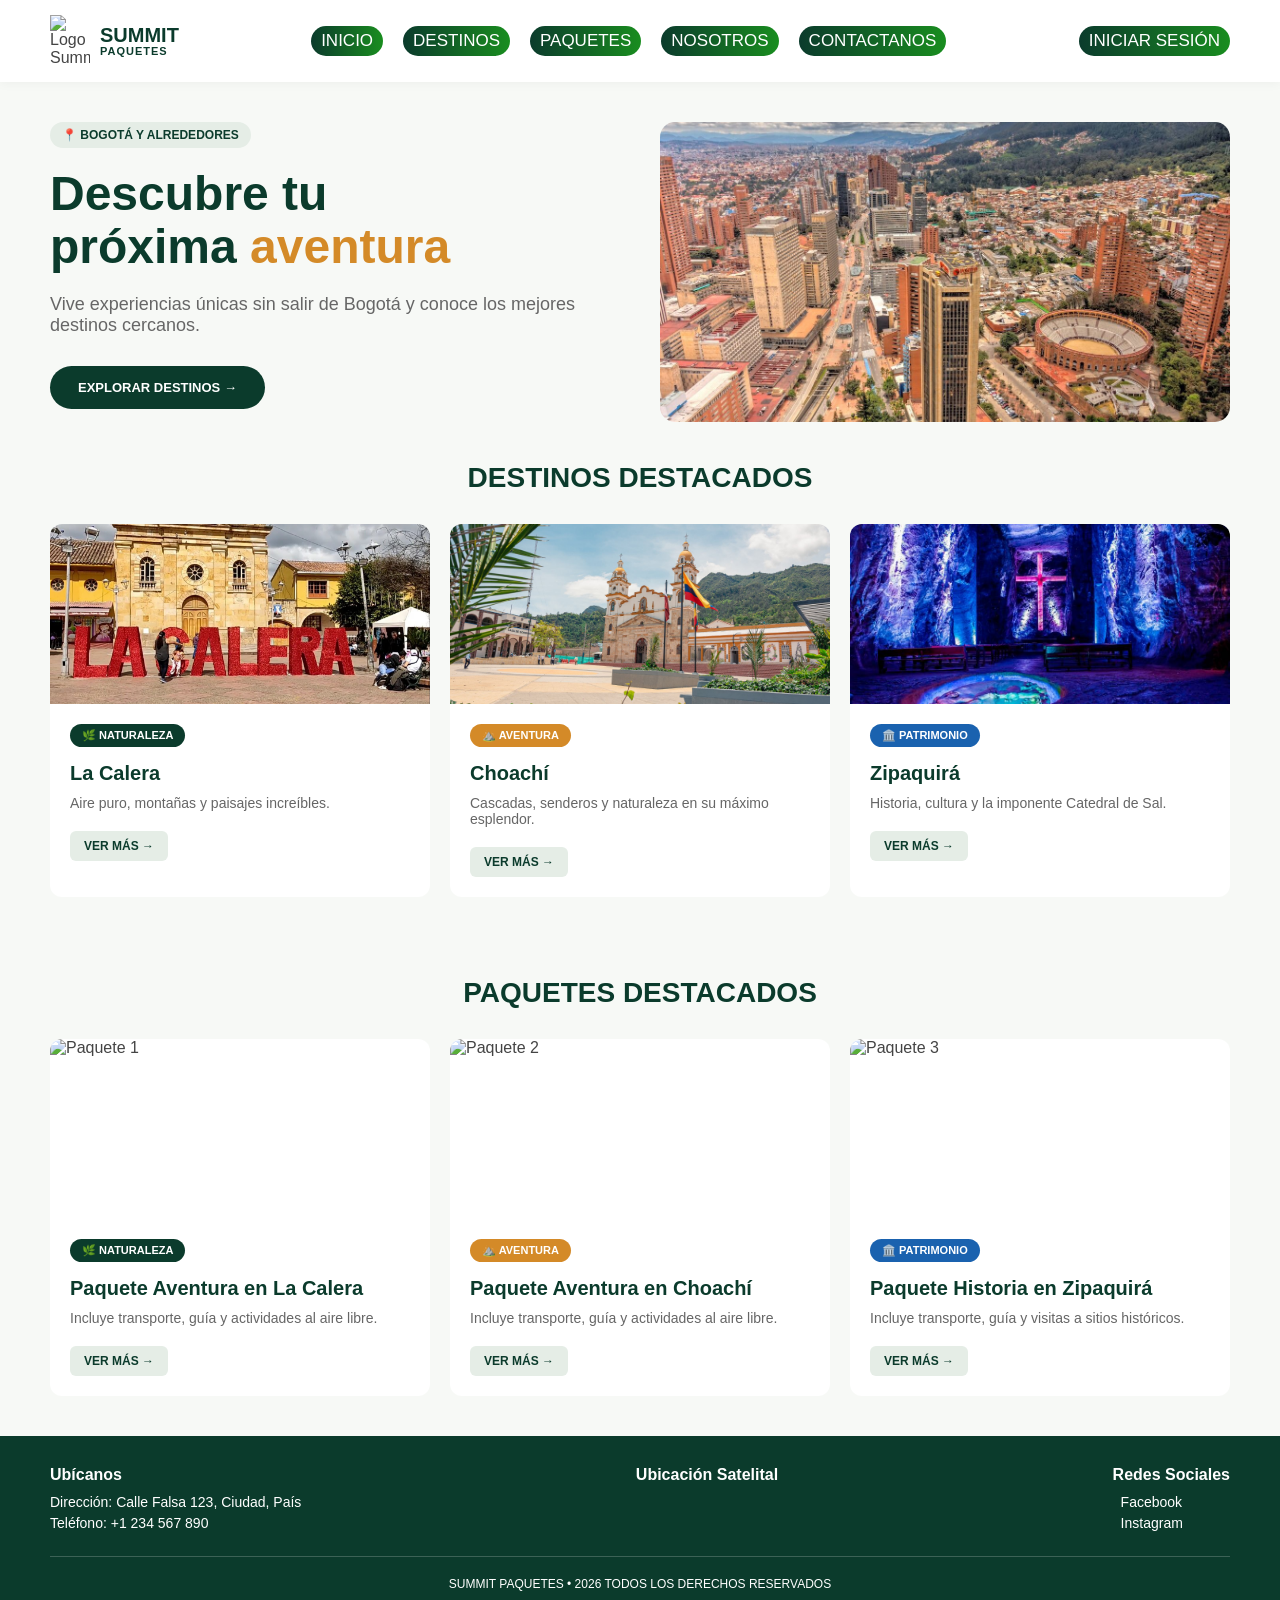
==== index.html @ a85cfb22 "Subiendo primera versión del proyecto" ====
<!DOCTYPE html>
<html lang="es">
<head>
  <meta charset="UTF-8">
  <meta name="viewport" content="width=device-width, initial-scale=1.0">
<link rel="stylesheet" href="css/style.css">
    <title>Summit Paquetes - Bogotá y Alrededores</title>
</head>
<body>
<!-- Encabezado -->
<header class="main-header" id="inicio">
  <div class="logo">
    <img src="images/logo.png" alt="Logo Summit" class="logo-img">
    <div class="logo-text">
      <span class="logo-title">SUMMIT</span>
      <span class="logo-subtitle">PAQUETES</span>
    </div>
  </div>

  <nav class="main-nav buttons" aria-label="Navegación principal">
    <ul>
      <li><a class="button" href="#inicio">INICIO</a></li>
      <li><a class="button" href="#destinos">     DESTINOS      </a></li>
      <li><a class="button" href="#paquetes">     PAQUETES      </a></li>
      <li><a class="button" href="#nosotros">     NOSOTROS      </a></li>
      <li><a class="button" href="#contactanos">  CONTACTANOS   </a></li>
    </ul>
  </nav>

  <div class="buttons">
    <a class="button" href="login.html" class="btn btn-primary">INICIAR SESIÓN</a>
  </div>
</header>

<!-- Hero Section -->
  <section class="hero-section" id="destinos">
    <div class="hero-container">
      <div class="hero-text">
        <span class="badge badge-light">📍 BOGOTÁ Y ALREDEDORES</span>
        <h1>Descubre tu<br>próxima <span class="highlight">aventura</span></h1>
        <p>Vive experiencias únicas sin salir de Bogotá y conoce los mejores destinos cercanos.</p>
        <a href="#" class="btn btn-primary btn-rounded">EXPLORAR DESTINOS →</a>
      </div>
      <div class="hero-image">
        <img src="images/Bogotá.jpeg" alt="Panorámica de Bogotá">
      </div>
    </div>
  </section>

  <!-- Buscador -->
  <!-- <section class="search-section">
    <form id="searchForm" class="search-bar">

      <div class="search-item">
        <label for="searchDestination" class="search-label">¿A donde quieres ir?</label>
        <input type="text" id="searchDestination" class="search-input" placeholder="Ej: La Calera, Guatavita..." required>
      </div>

      <div class="search-item">
        <label for="searchDate" class="search-label">Fecha de viaje</label>
        <input type="date" id="searchDate" class="search-input">
      </div> -->

    </form>
  </section>

  <!-- Destinos Destacados -->
  <section class="destinations-section" id="paquetes">
    <h2 class="section-title">DESTINOS DESTACADOS</h2>
    <div class="cards-grid">
      
      <!-- Tarjeta 1 -->
      <article class="card">
        <div class="card-image">
          <img src="images/calera.jpg" alt="La Calera">
        </div>
        <div class="card-body">
          <span class="badge badge-nature">🌿 NATURALEZA</span>
          <h3>La Calera</h3>
          <p>Aire puro, montañas y paisajes increíbles.</p>
          <a href="#" class="btn btn-secondary">VER MÁS →</a>
        </div>
      </article>

      <!-- Tarjeta 2 -->
      <article class="card">
        <div class="card-image">
          <img src="images/choachi.jpg" alt="Choachí">
        </div>
        <div class="card-body">
          <span class="badge badge-adventure">⛰️ AVENTURA</span>
          <h3>Choachí</h3>
          <p>Cascadas, senderos y naturaleza en su máximo esplendor.</p>
          <a href="#" class="btn btn-secondary">VER MÁS →</a>
        </div>
      </article>

      <!-- Tarjeta 3 -->
      <article class="card">
        <div class="card-image">
          <img src="images/mina_sal_zipaquira.jpg" alt="Zipaquirá">
        </div>
        <div class="card-body">
          <span class="badge badge-heritage">🏛️ PATRIMONIO</span>
          <h3>Zipaquirá</h3>
          <p>Historia, cultura y la imponente Catedral de Sal.</p>
          <a href="#" class="btn btn-secondary">VER MÁS →</a>
        </div>
      </article>
    </div>
  </section>

<!-- Seccion Paquetes -->
<section class="destinations-section" id="paquetes">
  <h2 class="section-title">PAQUETES DESTACADOS</h2>
  <div class="cards-grid">
    <!-- Aquí van las 3 tarjetas de paquetes -->

    <!-- Tarjeta 1 -->
    <article class="card">
      <div class="card-image">
        <img src="images/paquete1.jpg" alt="Paquete 1">
      </div>
      <div class="card-body">
        <span class="badge badge-nature">🌿 NATURALEZA</span>
        <h3>Paquete Aventura en La Calera</h3>
        <p>Incluye transporte, guía y actividades al aire libre.</p>
        <a href="#" class="btn btn-secondary">VER MÁS →</a>
      </div>
    </article>
    <!-- Tarjeta 2 -->
    <article class="card">
      <div class="card-image">
        <img src="images/paquete2.jpg" alt="Paquete 2">
      </div>
      <div class="card-body">
        <span class="badge badge-adventure">⛰️ AVENTURA</span>
        <h3>Paquete Aventura en Choachí</h3>
        <p>Incluye transporte, guía y actividades al aire libre.</p>
        <a href="#" class="btn btn-secondary">VER MÁS →</a>
      </div>
    </article>

    <!-- Tarjeta 3 -->
    <article class="card">
      <div class="card-image">
        <img src="images/paquete3.jpg" alt="Paquete 3">
      </div>
      <div class="card-body">
        <span class="badge badge-heritage">🏛️ PATRIMONIO</span>
        <h3>Paquete Historia en Zipaquirá</h3>
        <p>Incluye transporte, guía y visitas a sitios históricos.</p>
        <a href="#" class="btn btn-secondary">VER MÁS →</a>
      </div>
    </article>

  </div>
</section>



  <!-- Pie de página -->
  <footer class="main-footer" id="contactanos">
    <div class="footer-content">
      <section class="footer-info">
        <h3>Ubícanos</h3>
        <p>Dirección: Calle Falsa 123, Ciudad, País</p>
        <p>Teléfono: +1 234 567 890</p>
      </section>

      <section class="footer-location">
        <h3>Ubicación Satelital</h3>
      </section>

      <section class="footer-social">
        <h3>Redes Sociales</h3>
        <p><i class="fa-brands fa-facebook"></i> Facebook</p>
        <p><i class="fa-brands fa-instagram"></i> Instagram</p>
      </section>
    </div>
    
    <hr class="footer-divider">
    
    <div class="footer-copyright">
      <p>SUMMIT PAQUETES • 2026 TODOS LOS DERECHOS RESERVADOS</p>
    </div>
  </footer>

</body>
</html>
---- css/style.css ----
/* Reseteo básico y tipografía */
* {
  margin: 0;
  padding: 0;
  box-sizing: border-box;
  font-family: Arial, Helvetica, sans-serif;
}

body {
  background-color: #f7f9f6;
  color: #444444;
}

/* Variables de color */
:root {
  --primary-color: #0b3b2c;
  --secondary-color: #d48a28;
  --bg-light: #e5ede6;
  --bg-white: #ffffff;
  --text-dark: #0b3b2c;
  --text-muted: #666666;
  --badge-blue: #1a62af;
}

/* Header & Navegación */
.main-header {
  background-color: var(--bg-white);
  min-height: 80px;
  display: flex;
  align-items: center;
  justify-content: space-between;
  gap: 20px;
  padding: 15px 50px;
  position: sticky;
  top: 0;
  z-index: 100;
  box-shadow: 0 2px 10px rgba(0, 0, 0, 0.04);
}

.buttons .button {
  display:flex;
  align-items:center;
  height: 100%;
  color: #fff;
  padding: 5px 10px;
  background: linear-gradient(90deg, #0b3b2c, #198d1f);
  border-radius: 30px;
  font-size: 17px;
  font-weight: 400;
  text-decoration: none;
}

.logo {
  display: flex;
  align-items: center;
  gap: 10px;
  flex-shrink: 0;
}

.logo-img {
  width: 40px;
  height: auto;
  object-fit: contain;
}

.logo-text {
  display: flex;
  flex-direction: column;
}

.logo-title {
  font-size: 20px;
  font-weight: bold;
  color: var(--primary-color);
  line-height: 1;
}

.logo-subtitle {
  font-size: 11px;
  font-weight: bold;
  color: var(--primary-color);
  letter-spacing: 1px;
}

.main-nav {
  flex: 1;
  display: flex;
  justify-content: center;
}

.main-nav ul {
  display: flex;
  align-items: center;
  justify-content: center;
  list-style: none;
  gap: 20px;
  flex-wrap: wrap;
}

.main-nav a {
  text-decoration: none;
  color: #444444;
  font-size: 14px;
  font-weight: bold;
  transition: color 0.2s ease;
}

.main-nav a:hover,
.main-nav a:focus {
  color: var(--primary-color);
}

.header-action {
  display: flex;
  align-items: center;
  justify-content: center;
  flex-shrink: 0;
}

/* Botones genéricos */
.btn {
  text-decoration: none;
  display: inline-block;
  font-weight: bold;
  border-radius: 6px;
  font-size: 12px;
  text-align: center;
}

.btn-primary {
  background-color: var(--primary-color);
  color: #ffffff;
  padding: 12px 18px;
  transition: opacity 0.2s ease, transform 0.2s ease;
}

.btn-primary:hover,
.btn-primary:focus {
  opacity: 0.95;
  transform: translateY(-1px);
}

.btn-rounded {
  border-radius: 25px;
  padding: 14px 28px;
  font-size: 13px;
}

.btn-secondary {
  background-color: var(--bg-light);
  color: var(--primary-color);
  padding: 8px 14px;
  border-radius: 6px;
}

/* Hero Section */
.hero-section {
  padding: 40px 50px 0 50px;
}

.hero-container {
  display: flex;
  align-items: flex-start;
  gap: 40px;
}

.hero-text {
  flex: 1;
}

.hero-text h1 {
  font-size: 48px;
  color: var(--primary-color);
  line-height: 1.1;
  margin: 20px 0;
}

.hero-text h1 .highlight {
  color: var(--secondary-color);
}

.hero-text p {
  font-size: 18px;
  color: var(--text-muted);
  margin-bottom: 30px;
}

.hero-image {
  flex: 1;
  height: 300px;
  background-color: #2b5d44;
  border-radius: 15px;
  overflow: hidden;
}

.hero-image img {
  width: 100%;
  height: 100%;
  object-fit: cover;
  display: block;
}

/* Badges */
.badge {
  display: inline-block;
  padding: 5px 12px;
  border-radius: 15px;
  font-size: 11px;
  font-weight: bold;
  color: #ffffff;
}

.badge-light {
  background-color: var(--bg-light);
  color: var(--primary-color);
  border-radius: 20px;
  padding: 6px 12px;
  font-size: 12px;
}

.badge-nature { background-color: var(--primary-color); }
.badge-adventure { background-color: var(--secondary-color); }
.badge-heritage { background-color: var(--badge-blue); }

/* Buscador */
.search-section {
  padding: 20px 50px 0 50px;
}

.search-bar {
  background-color: var(--bg-white);
  display: flex;
  align-items: center;
  border-radius: 10px;
  box-shadow: 0 4px 15px rgba(0,0,0,0.05);
  padding: 10px 20px;
}

.search-item {
  flex: 1;
  padding: 10px 20px;
  border-right: 1px solid #eeeeee;
  display: flex;
  flex-direction: column;
}

.search-item:nth-child(3) {
  border-right: none;
}

.search-label {
  font-size: 12px;
  color: #888888;
  font-weight: bold;
}

.search-value {
  font-size: 14px;
  color: var(--text-muted);
}

.search-button-wrapper {
  padding-left: 10px;
}

@media (max-width: 980px) {
  .main-header {
    flex-wrap: wrap;
    justify-content: center;
    padding: 20px 30px;
  }

  .main-nav {
    width: 100%;
  }

  .header-action {
    width: 100%;
  }
}

@media (max-width: 560px) {
  .main-header {
    padding: 18px 20px;
  }

  .logo {
    justify-content: center;
    width: 100%;
  }

  .main-nav ul {
    gap: 10px 14px;
  }

  .main-nav a {
    font-size: 12px;
  }
}

/* Destinos Destacados */
.destinations-section {
  padding: 40px 50px;
}

.section-title {
  text-align: center;
  font-size: 28px;
  color: var(--primary-color);
  margin-bottom: 30px;
}

.cards-grid {
  display: flex;
  gap: 20px;
}

.card {
  flex: 1;
  background-color: var(--bg-white);
  border-radius: 12px;
  overflow: hidden;
}

.card-image img {
  width: 100%;
  height: 180px;
  object-fit: cover;
  display: block;
}

.card-body {
  padding: 20px;
}

.card-body h3 {
  font-size: 20px;
  color: var(--primary-color);
  margin: 15px 0 10px 0;
}

.card-body p {
  font-size: 14px;
  color: var(--text-muted);
  margin-bottom: 20px;
}

/* Footer */
.main-footer {
  background-color: var(--primary-color);
  color: #ffffff;
  padding: 30px 50px 20px 50px;
}

.footer-content {
  display: flex;
  justify-content: space-between;
  gap: 20px;
  margin-bottom: 20px;
}

.footer-content h3 {
  margin-bottom: 10px;
  font-size: 16px;
}

.footer-content p {
  font-size: 14px;
  margin-bottom: 5px;
}

.footer-content i {
  margin-right: 8px;
}

.footer-divider {
  border: 0;
  border-top: 1px solid rgba(255, 255, 255, 0.2);
  margin: 20px 0;
}

.footer-copyright {
  text-align: center;
  font-size: 12px;
}

/* Estilos para Formularios de Autenticación */
.auth-body {
  background-color: var(--primary-color);
  display: flex;
  justify-content: center;
  align-items: center;
  min-height: 100vh;
  padding: 20px;
}

.auth-card {
  background-color: #ffffff;
  padding: 40px;
  border-radius: 12px;
  width: 100%;
  max-width: 420px;
  box-shadow: 0 8px 24px rgba(0,0,0,0.2);
  text-align: center;
}

.auth-card h2 {
  color: var(--primary-color);
  margin-bottom: 5px;
}

.auth-card h3 {
  color: var(--text-dark);
  margin-bottom: 20px;
}

.auth-desc {
  font-size: 13px;
  color: var(--text-muted);
  margin-bottom: 20px;
}

.form-group {
  text-align: left;
  margin-bottom: 15px;
}

.form-group label {
  display: block;
  font-size: 13px;
  font-weight: bold;
  margin-bottom: 5px;
  color: var(--text-dark);
}

.form-group input {
  width: 100%;
  padding: 10px 12px;
  border: 1px solid #cccccc;
  border-radius: 6px;
  font-size: 14px;
}

.form-group input:focus {
  outline: none;
  border-color: var(--primary-color);
}

.error-msg {
  color: #d9534f;
  font-size: 12px;
  display: block;
  margin-top: 3px;
}

.btn-full {
  width: 100%;
  padding: 12px;
  margin-top: 10px;
  cursor: pointer;
  border: none;
}

.auth-links {
  text-align: right;
  margin-bottom: 15px;
}

.auth-links a, .auth-footer a {
  color: var(--primary-color);
  font-size: 13px;
  text-decoration: none;
  font-weight: bold;
}

.auth-footer {
  margin-top: 20px;
  font-size: 13px;
  color: var(--text-muted);
}

/* Dashboard Layout */
.dashboard-layout {
  display: flex;
  min-height: 100vh;
}

.sidebar {
  width: 250px;
  background-color: var(--primary-color);
  color: #ffffff;
  padding: 20px;
}

.sidebar-logo h2 {
  color: #ffffff;
  margin-bottom: 30px;
}

.sidebar-menu {
  list-style: none;
}

.sidebar-menu li {
  margin-bottom: 15px;
}

.sidebar-menu a {
  color: #e5ede6;
  text-decoration: none;
  display: flex;
  align-items: center;
  gap: 10px;
  font-size: 14px;
}

.sidebar-menu li.active a, .sidebar-menu a:hover {
  color: var(--secondary-color);
  font-weight: bold;
}

.dashboard-main {
  flex: 1;
  background-color: #f7f9f6;
  padding: 30px;
}

.dashboard-header {
  display: flex;
  justify-content: space-between;
  align-items: center;
  margin-bottom: 30px;
}

.user-role-badge {
  background-color: var(--bg-light);
  color: var(--primary-color);
  padding: 6px 12px;
  border-radius: 15px;
  font-size: 13px;
  font-weight: bold;
}

.profile-card, .reservations-section {
  background-color: #ffffff;
  padding: 20px;
  border-radius: 8px;
  margin-bottom: 20px;
  box-shadow: 0 2px 8px rgba(0,0,0,0.05);
}

.profile-info p {
  margin: 10px 0;
  font-size: 14px;
}

.reservation-card {
  border: 1px solid #eeeeee;
  padding: 15px;
  border-radius: 6px;
  margin-top: 10px;
}

.status-badge {
  display: inline-block;
  padding: 4px 8px;
  border-radius: 4px;
  font-size: 12px;
  font-weight: bold;
}

.status-confirmed {
  background-color: #d4edda;
  color: #155724;
}

.registerFieldset {
  border: 1px solid #cccccc;
  padding: 15px;
  border-radius: 6px;
  margin-bottom: 20px;
}
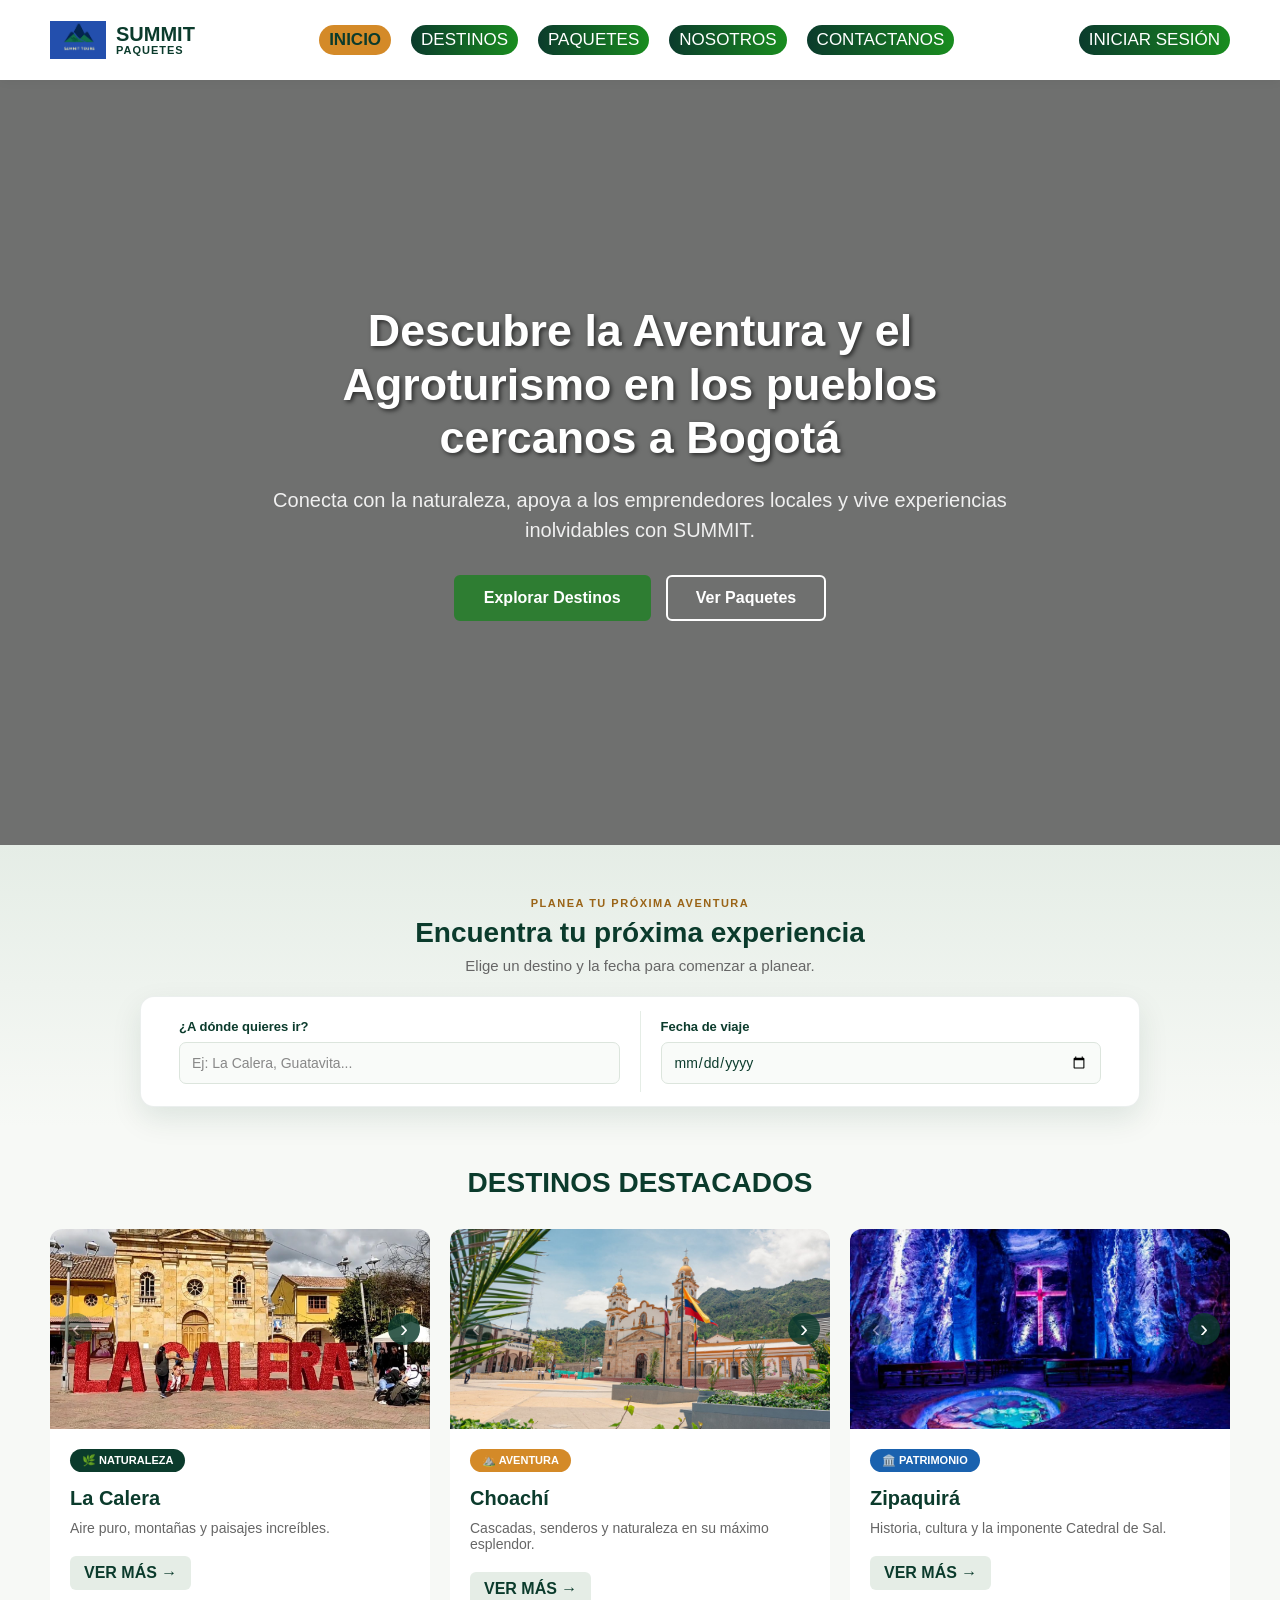
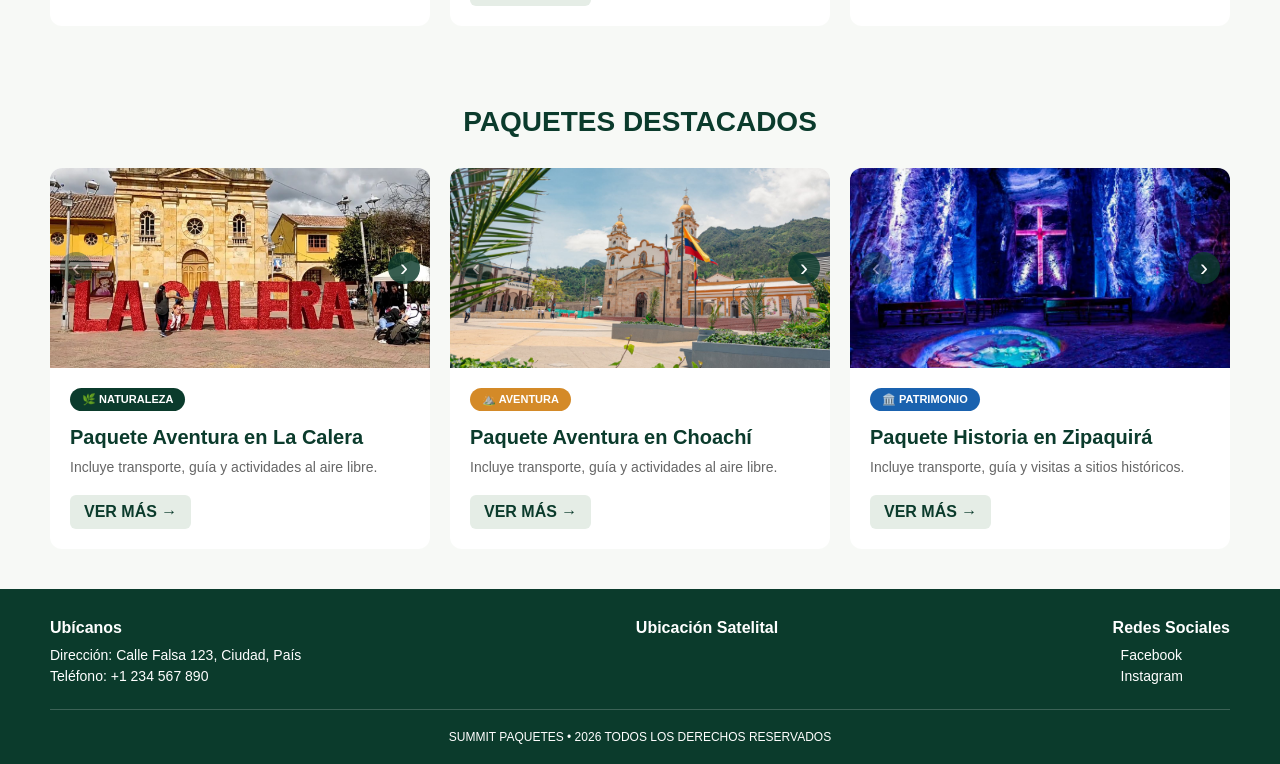
==== commit eace32b7: "Segunda Version 4/10/26 10:10, posible finalizacion del proceso por el dia de hoy, agrege banner, ca" ====
--- a/index.html
+++ b/index.html
@@ -10,7 +10,7 @@
 <!-- Encabezado -->
 <header class="main-header" id="inicio">
   <div class="logo">
-    <img src="images/logo.png" alt="Logo Summit" class="logo-img">
+    <img src="images/logoSUMMIT.PNG" alt="Logo SUMMIT" class="header-logo-img">
     <div class="logo-text">
       <span class="logo-title">SUMMIT</span>
       <span class="logo-subtitle">PAQUETES</span>
@@ -19,145 +19,171 @@
 
   <nav class="main-nav buttons" aria-label="Navegación principal">
     <ul>
-      <li><a class="button" href="#inicio">INICIO</a></li>
-      <li><a class="button" href="#destinos">     DESTINOS      </a></li>
-      <li><a class="button" href="#paquetes">     PAQUETES      </a></li>
-      <li><a class="button" href="#nosotros">     NOSOTROS      </a></li>
-      <li><a class="button" href="#contactanos">  CONTACTANOS   </a></li>
+      <li><a class="button active" href="index.html">INICIO</a></li>
+      <li><a class="button" href="destinos.html">DESTINOS</a></li>
+      <li><a class="button" href="paquetes.html">PAQUETES</a></li>
+      <li><a class="button" href="nosotros.html">NOSOTROS</a></li>
+      <li><a class="button" href="contactanos.html">CONTACTANOS</a></li>
     </ul>
   </nav>
 
-  <div class="buttons">
-    <a class="button" href="login.html" class="btn btn-primary">INICIAR SESIÓN</a>
+  <div class="header-action buttons">
+    <a href="login.html" class="button">INICIAR SESIÓN</a>
   </div>
 </header>
 
-<!-- Hero Section -->
-  <section class="hero-section" id="destinos">
-    <div class="hero-container">
-      <div class="hero-text">
-        <span class="badge badge-light">📍 BOGOTÁ Y ALREDEDORES</span>
-        <h1>Descubre tu<br>próxima <span class="highlight">aventura</span></h1>
-        <p>Vive experiencias únicas sin salir de Bogotá y conoce los mejores destinos cercanos.</p>
-        <a href="#" class="btn btn-primary btn-rounded">EXPLORAR DESTINOS →</a>
-      </div>
-      <div class="hero-image">
-        <img src="images/Bogotá.jpeg" alt="Panorámica de Bogotá">
-      </div>
-    </div>
-  </section>
-
-  <!-- Buscador -->
-  <!-- <section class="search-section">
-    <form id="searchForm" class="search-bar">
-
-      <div class="search-item">
-        <label for="searchDestination" class="search-label">¿A donde quieres ir?</label>
-        <input type="text" id="searchDestination" class="search-input" placeholder="Ej: La Calera, Guatavita..." required>
-      </div>
-
-      <div class="search-item">
-        <label for="searchDate" class="search-label">Fecha de viaje</label>
-        <input type="date" id="searchDate" class="search-input">
-      </div> -->
-
-    </form>
-  </section>
-
-  <!-- Destinos Destacados -->
-  <section class="destinations-section" id="paquetes">
-    <h2 class="section-title">DESTINOS DESTACADOS</h2>
-    <div class="cards-grid">
-      
-      <!-- Tarjeta 1 -->
-      <article class="card">
-        <div class="card-image">
-          <img src="images/calera.jpg" alt="La Calera">
-        </div>
-        <div class="card-body">
-          <span class="badge badge-nature">🌿 NATURALEZA</span>
-          <h3>La Calera</h3>
-          <p>Aire puro, montañas y paisajes increíbles.</p>
-          <a href="#" class="btn btn-secondary">VER MÁS →</a>
-        </div>
-      </article>
-
-      <!-- Tarjeta 2 -->
-      <article class="card">
-        <div class="card-image">
-          <img src="images/choachi.jpg" alt="Choachí">
-        </div>
-        <div class="card-body">
-          <span class="badge badge-adventure">⛰️ AVENTURA</span>
-          <h3>Choachí</h3>
-          <p>Cascadas, senderos y naturaleza en su máximo esplendor.</p>
-          <a href="#" class="btn btn-secondary">VER MÁS →</a>
-        </div>
-      </article>
-
-      <!-- Tarjeta 3 -->
-      <article class="card">
-        <div class="card-image">
-          <img src="images/mina_sal_zipaquira.jpg" alt="Zipaquirá">
-        </div>
-        <div class="card-body">
-          <span class="badge badge-heritage">🏛️ PATRIMONIO</span>
-          <h3>Zipaquirá</h3>
-          <p>Historia, cultura y la imponente Catedral de Sal.</p>
-          <a href="#" class="btn btn-secondary">VER MÁS →</a>
-        </div>
-      </article>
-    </div>
-  </section>
-
-<!-- Seccion Paquetes -->
-<section class="destinations-section" id="paquetes">
+<!-- BANNER PRINCIPAL (HERO BANNER) -->
+<section class="hero-banner">
+  <div class="hero-overlay"></div>
+  <div class="hero-content">
+    <h1 class="hero-title">Descubre la Aventura y el Agroturismo en los pueblos cercanos a Bogotá</h1>
+    <p class="hero-subtitle">Conecta con la naturaleza, apoya a los emprendedores locales y vive experiencias inolvidables con SUMMIT.</p>
+    <div class="hero-buttons">
+      <a href="destinos.html" class="btn1 btn-primary">Explorar Destinos</a>
+      <a href="paquetes.html" class="btn1 btn-secondary">Ver Paquetes</a>
+    </div>
+  </div>
+</section>
+
+
+<section class="search-section" aria-labelledby="searchTitle">
+  <div class="search-heading">
+    <span class="search-eyebrow">PLANEA TU PRÓXIMA AVENTURA</span>
+    <h2 id="searchTitle">Encuentra tu próxima experiencia</h2>
+    <p>Elige un destino y la fecha para comenzar a planear.</p>
+  </div>
+  <form id="searchForm" class="search-bar">
+    <div class="search-item">
+      <label for="searchDestination" class="search-label">¿A dónde quieres ir?</label>
+      <input type="text" id="searchDestination" class="search-input" placeholder="Ej: La Calera, Guatavita..." required>
+    </div>
+    <div class="search-item">
+      <label for="searchDate" class="search-label">Fecha de viaje</label>
+      <input type="date" id="searchDate" class="search-input">
+    </div>
+  </form>
+</section>
+
+
+<!-- Destinos Destacados -->
+<section class="destinations-section" id="destinos-destacados">
+  <h2 class="section-title">DESTINOS DESTACADOS</h2>
+  <div class="cards-grid">
+    <article class="card" id="calera">
+      <div class="card-media">
+        <div class="card-slider" aria-label="Imágenes de La Calera">
+          <img src="images/calera.jpg" alt="Paisaje de La Calera">
+          <img src="images/calera1.jpg" alt="Experiencia turística en La Calera">
+          <img src="images/calera2.jpg" alt="Naturaleza en La Calera">
+        </div>
+        <button class="slider-btn prev" type="button" aria-label="Imagen anterior de La Calera">‹</button>
+        <button class="slider-btn next" type="button" aria-label="Siguiente imagen de La Calera">›</button>
+      </div>
+      <div class="card-body">
+        <span class="badge badge-nature">🌿 NATURALEZA</span>
+        <h3>La Calera</h3>
+        <p>Aire puro, montañas y paisajes increíbles.</p>
+        <a href="destinos.html#la-calera" class="btn2 btn-secondary">VER MÁS →</a>
+      </div>
+    </article>
+
+    <article class="card" id="choachi">
+      <div class="card-media">
+        <div class="card-slider" aria-label="Imágenes de Choachí">
+          <img src="images/choachi.jpg" alt="Paisaje de Choachí">
+          <img src="images/choachi1.jpg" alt="Experiencia turística en Choachí">
+          <img src="images/choachi2.jpg" alt="Naturaleza en Choachí">
+        </div>
+        <button class="slider-btn prev" type="button" aria-label="Imagen anterior de Choachí">‹</button>
+        <button class="slider-btn next" type="button" aria-label="Siguiente imagen de Choachí">›</button>
+      </div>
+      <div class="card-body">
+        <span class="badge badge-adventure">⛰️ AVENTURA</span>
+        <h3>Choachí</h3>
+        <p>Cascadas, senderos y naturaleza en su máximo esplendor.</p>
+        <a href="destinos.html#choachi" class="btn2 btn-secondary">VER MÁS →</a>
+      </div>
+    </article>
+
+    <article class="card" id="zipaquira">
+      <div class="card-media">
+        <div class="card-slider" aria-label="Imágenes de Zipaquirá">
+          <img src="images/zipaquira.jpg" alt="Paisaje de Zipaquirá">
+          <img src="images/zipaquira1.jpg" alt="Experiencia turística en Zipaquirá">
+          <img src="images/zipaquira2.jpg" alt="Patrimonio de Zipaquirá">
+        </div>
+        <button class="slider-btn prev" type="button" aria-label="Imagen anterior de Zipaquirá">‹</button>
+        <button class="slider-btn next" type="button" aria-label="Siguiente imagen de Zipaquirá">›</button>
+      </div>
+      <div class="card-body">
+        <span class="badge badge-heritage">🏛️ PATRIMONIO</span>
+        <h3>Zipaquirá</h3>
+        <p>Historia, cultura y la imponente Catedral de Sal.</p>
+        <a href="destinos.html#zipaquira" class="btn2 btn-secondary">VER MÁS →</a>
+      </div>
+    </article>
+  </div>
+</section>
+
+<!-- Sección Paquetes -->
+<section class="destinations-section" id="paquetes-destacados">
   <h2 class="section-title">PAQUETES DESTACADOS</h2>
   <div class="cards-grid">
-    <!-- Aquí van las 3 tarjetas de paquetes -->
-
-    <!-- Tarjeta 1 -->
-    <article class="card">
-      <div class="card-image">
-        <img src="images/paquete1.jpg" alt="Paquete 1">
+    <article class="card" id="paquete-calera">
+      <div class="card-media">
+        <div class="card-slider" aria-label="Imágenes del paquete de La Calera">
+          <img src="images/calera.jpg" alt="Paisaje del paquete en La Calera">
+          <img src="images/calera1.jpg" alt="Actividades del paquete en La Calera">
+          <img src="images/calera2.jpg" alt="Naturaleza del paquete en La Calera">
+        </div>
+        <button class="slider-btn prev" type="button" aria-label="Imagen anterior del paquete de La Calera">‹</button>
+        <button class="slider-btn next" type="button" aria-label="Siguiente imagen del paquete de La Calera">›</button>
       </div>
       <div class="card-body">
         <span class="badge badge-nature">🌿 NATURALEZA</span>
         <h3>Paquete Aventura en La Calera</h3>
         <p>Incluye transporte, guía y actividades al aire libre.</p>
-        <a href="#" class="btn btn-secondary">VER MÁS →</a>
-      </div>
-    </article>
-    <!-- Tarjeta 2 -->
-    <article class="card">
-      <div class="card-image">
-        <img src="images/paquete2.jpg" alt="Paquete 2">
+        <a href="paquetes.html#paquete-calera" class="btn2 btn-secondary">VER MÁS →</a>
+      </div>
+    </article>
+
+    <article class="card" id="paquete-choachi">
+      <div class="card-media">
+        <div class="card-slider" aria-label="Imágenes del paquete de Choachí">
+          <img src="images/choachi.jpg" alt="Paisaje del paquete en Choachí">
+          <img src="images/choachi1.jpg" alt="Actividades del paquete en Choachí">
+          <img src="images/choachi2.jpg" alt="Naturaleza del paquete en Choachí">
+        </div>
+        <button class="slider-btn prev" type="button" aria-label="Imagen anterior del paquete de Choachí">‹</button>
+        <button class="slider-btn next" type="button" aria-label="Siguiente imagen del paquete de Choachí">›</button>
       </div>
       <div class="card-body">
         <span class="badge badge-adventure">⛰️ AVENTURA</span>
         <h3>Paquete Aventura en Choachí</h3>
         <p>Incluye transporte, guía y actividades al aire libre.</p>
-        <a href="#" class="btn btn-secondary">VER MÁS →</a>
-      </div>
-    </article>
-
-    <!-- Tarjeta 3 -->
-    <article class="card">
-      <div class="card-image">
-        <img src="images/paquete3.jpg" alt="Paquete 3">
+        <a href="paquetes.html#paquete-choachi" class="btn2 btn-secondary">VER MÁS →</a>
+      </div>
+    </article>
+
+    <article class="card" id="paquete-zipaquira">
+      <div class="card-media">
+        <div class="card-slider" aria-label="Imágenes del paquete de Zipaquirá">
+          <img src="images/zipaquira.jpg" alt="Paisaje del paquete en Zipaquirá">
+          <img src="images/zipaquira1.jpg" alt="Experiencia cultural en Zipaquirá">
+          <img src="images/zipaquira2.jpg" alt="Patrimonio del paquete en Zipaquirá">
+        </div>
+        <button class="slider-btn prev" type="button" aria-label="Imagen anterior del paquete de Zipaquirá">‹</button>
+        <button class="slider-btn next" type="button" aria-label="Siguiente imagen del paquete de Zipaquirá">›</button>
       </div>
       <div class="card-body">
         <span class="badge badge-heritage">🏛️ PATRIMONIO</span>
         <h3>Paquete Historia en Zipaquirá</h3>
         <p>Incluye transporte, guía y visitas a sitios históricos.</p>
-        <a href="#" class="btn btn-secondary">VER MÁS →</a>
-      </div>
-    </article>
-
-  </div>
-</section>
-
-
+        <a href="paquetes.html#paquete-zipaquira" class="btn2 btn-secondary">VER MÁS →</a>
+      </div>
+    </article>
+  </div>
+</section>
 
   <!-- Pie de página -->
   <footer class="main-footer" id="contactanos">
@@ -186,5 +212,6 @@
     </div>
   </footer>
 
+  <script src="js/card-slider.js" defer></script>
 </body>
 </html>
--- a/css/style.css
+++ b/css/style.css
@@ -20,6 +20,139 @@
   --text-dark: #0b3b2c;
   --text-muted: #666666;
   --badge-blue: #1a62af;
+}
+
+/* ==========================================
+   ESTILOS PARA HERO BANNER - SUMMIT
+   ========================================== */
+
+.hero-banner {
+  position: relative;
+  width: 100%;
+  min-height: 85vh; /* Ocupa el 85% de la altura de la pantalla */
+  display: flex;
+  align-items: center;
+  justify-content: center;
+  /* Imagen de fondo de aventura/naturaleza con respaldo de color */
+  background: url('https://images.unsplash.com/photo-1464822759023-fed622ff2c3b?auto=format&fit=crop&w=1920&q=80') no-repeat center center/cover;
+  text-align: center;
+  color: #ffffff;
+  padding: 0 20px;
+  box-sizing: border-box;
+}
+
+/* Oscurecimiento para mejorar la lectura del texto */
+.hero-overlay {
+  position: absolute;
+  top: 0;
+  left: 0;
+  width: 100%;
+  height: 100%;
+  background: rgba(0, 0, 0, 0.55);
+  z-index: 1;
+}
+
+/* Contenido sobrepuesto */
+.hero-content {
+  position: relative;
+  z-index: 2;
+  max-width: 800px;
+  animation: fadeInUp 1s ease-out;
+}
+
+.hero-title {
+  font-size: 2.8rem;
+  font-weight: 700;
+  margin-bottom: 20px;
+  line-height: 1.2;
+  text-shadow: 2px 2px 4px rgba(0, 0, 0, 0.6);
+}
+
+.hero-subtitle {
+  font-size: 1.25rem;
+  margin-bottom: 30px;
+  font-weight: 300;
+  line-height: 1.5;
+  color: #f0f0f0;
+}
+
+/* Botones de Acción */
+.hero-buttons {
+  display: flex;
+  gap: 15px;
+  justify-content: center;
+  flex-wrap: wrap;
+}
+
+.btn1,
+.btn2 {
+  padding: 12px 28px;
+  font-size: 1rem;
+  font-weight: 600;
+  border-radius: 6px;
+  text-decoration: none;
+  transition: all 0.3s ease;
+  display: inline-block;
+}
+
+.btn1.btn-primary {
+  background-color: #2e7d32; /* Verde agroturismo/naturaleza */
+  color: #ffffff;
+  border: 2px solid #2e7d32;
+}
+
+.btn1.btn-primary:hover {
+  background-color: #1b5e20;
+  border-color: #1b5e20;
+  transform: translateY(-2px);
+}
+
+.btn1.btn-secondary {
+  background-color: transparent;
+  color: #ffffff;
+  border: 2px solid #ffffff;
+}
+
+.btn1.btn-secondary:hover {
+  background-color: #ffffff;
+  color: #1b5e20;
+  transform: translateY(-2px);
+}
+
+/* Animación de entrada suave */
+@keyframes fadeInUp {
+  from {
+    opacity: 0;
+    transform: translateY(30px);
+  }
+  to {
+    opacity: 1;
+    transform: translateY(0);
+  }
+}
+
+/* Ajuste Adaptable para Pantallas Móviles */
+@media (max-width: 768px) {
+  .hero-banner {
+    min-height: 70vh;
+  }
+  
+  .hero-title {
+    font-size: 2rem;
+  }
+  
+  .hero-subtitle {
+    font-size: 1rem;
+  }
+  
+  .hero-buttons {
+    flex-direction: column;
+    align-items: center;
+  }
+
+  .hero-buttons .btn1 {
+    width: 80%;
+  }
 }
 
 /* Header & Navegación */
@@ -57,10 +190,12 @@
   flex-shrink: 0;
 }
 
-.logo-img {
-  width: 40px;
-  height: auto;
+.header-logo-img {
+  width: auto;
+  max-width: 56px;
+  max-height: 40px;
   object-fit: contain;
+  flex-shrink: 0;
 }
 
 .logo-text {
@@ -110,6 +245,12 @@
   color: var(--primary-color);
 }
 
+.main-nav a.active {
+  color: var(--primary-color);
+  background: var(--secondary-color);
+  font-weight: bold;
+}
+
 .header-action {
   display: flex;
   align-items: center;
@@ -118,7 +259,7 @@
 }
 
 /* Botones genéricos */
-.btn {
+.btn3 {
   text-decoration: none;
   display: inline-block;
   font-weight: bold;
@@ -127,26 +268,29 @@
   text-align: center;
 }
 
-.btn-primary {
+.btn2.btn-primary,
+.btn3.btn-primary {
   background-color: var(--primary-color);
   color: #ffffff;
   padding: 12px 18px;
   transition: opacity 0.2s ease, transform 0.2s ease;
 }
 
-.btn-primary:hover,
-.btn-primary:focus {
+.btn2.btn-primary:hover,
+.btn2.btn-primary:focus,
+.btn3.btn-primary:hover,
+.btn3.btn-primary:focus {
   opacity: 0.95;
   transform: translateY(-1px);
 }
 
-.btn-rounded {
+.btn2.btn-rounded {
   border-radius: 25px;
   padding: 14px 28px;
   font-size: 13px;
 }
 
-.btn-secondary {
+.btn2.btn-secondary {
   background-color: var(--bg-light);
   color: var(--primary-color);
   padding: 8px 14px;
@@ -224,43 +368,116 @@
 
 /* Buscador */
 .search-section {
-  padding: 20px 50px 0 50px;
+  padding: 48px 50px 20px;
+  background: linear-gradient(180deg, var(--bg-light), #f7f9f6);
+}
+
+.search-heading {
+  max-width: 700px;
+  margin: 0 auto 22px;
+  text-align: center;
+}
+
+.search-eyebrow {
+  display: inline-block;
+  margin-bottom: 8px;
+  color: #9a6417;
+  font-size: 11px;
+  font-weight: bold;
+  letter-spacing: 1.5px;
+}
+
+.search-heading h2 {
+  margin-bottom: 8px;
+  color: var(--primary-color);
+  font-size: 28px;
+}
+
+.search-heading p {
+  color: var(--text-muted);
+  font-size: 15px;
 }
 
 .search-bar {
+  max-width: 1000px;
+  margin: 0 auto;
   background-color: var(--bg-white);
   display: flex;
   align-items: center;
-  border-radius: 10px;
-  box-shadow: 0 4px 15px rgba(0,0,0,0.05);
-  padding: 10px 20px;
+  border: 1px solid rgba(11, 59, 44, 0.08);
+  border-radius: 14px;
+  box-shadow: 0 12px 30px rgba(11, 59, 44, 0.1);
+  padding: 14px 18px;
 }
 
 .search-item {
   flex: 1;
-  padding: 10px 20px;
-  border-right: 1px solid #eeeeee;
+  min-width: 0;
+  padding: 8px 20px;
   display: flex;
   flex-direction: column;
 }
 
-.search-item:nth-child(3) {
-  border-right: none;
+.search-item + .search-item {
+  border-left: 1px solid #e5ede6;
 }
 
 .search-label {
-  font-size: 12px;
+  margin-bottom: 8px;
+  color: var(--primary-color);
+  font-size: 13px;
+  font-weight: bold;
+}
+
+.search-input {
+  width: 100%;
+  min-height: 42px;
+  padding: 9px 12px;
+  border: 1px solid #dce5dd;
+  border-radius: 7px;
+  background-color: #f9fbf9;
+  color: var(--text-dark);
+  font-size: 14px;
+  transition: border-color 0.2s ease, box-shadow 0.2s ease;
+}
+
+.search-input::placeholder {
   color: #888888;
-  font-weight: bold;
-}
-
-.search-value {
-  font-size: 14px;
-  color: var(--text-muted);
+}
+
+.search-input:focus {
+  outline: none;
+  border-color: var(--secondary-color);
+  box-shadow: 0 0 0 3px rgba(212, 138, 40, 0.16);
 }
 
 .search-button-wrapper {
   padding-left: 10px;
+}
+
+@media (max-width: 700px) {
+  .search-section {
+    padding: 36px 20px 16px;
+  }
+
+  .search-heading h2 {
+    font-size: 24px;
+  }
+
+  .search-bar {
+    flex-direction: column;
+    align-items: stretch;
+    padding: 10px 16px;
+  }
+
+  .search-item {
+    padding: 12px 4px;
+  }
+
+  .search-item + .search-item {
+    border-left: 0;
+    border-top: 1px solid #e5ede6;
+  }
 }
 
 @media (max-width: 980px) {
@@ -319,7 +536,11 @@
   flex: 1;
   background-color: var(--bg-white);
   border-radius: 12px;
-  overflow: hidden;
+}
+
+.card-media {
+  position: relative;
+  border-radius: 12px 12px 0 0;
 }
 
 .card-image img {
@@ -327,6 +548,70 @@
   height: 180px;
   object-fit: cover;
   display: block;
+}
+
+.card-slider {
+  display: flex;
+  width: 100%;
+  height: 200px;
+  overflow-x: auto;
+  scroll-snap-type: x mandatory;
+  scroll-behavior: smooth;
+  scrollbar-width: none;
+  -ms-overflow-style: none;
+  border-radius: 12px 12px 0 0;
+}
+
+.card-slider::-webkit-scrollbar {
+  display: none;
+}
+
+.card-slider img {
+  flex: 0 0 100%;
+  width: 100%;
+  height: 200px;
+  object-fit: cover;
+  scroll-snap-align: start;
+}
+
+.slider-btn {
+  position: absolute;
+  top: 50%;
+  z-index: 1;
+  display: grid;
+  width: 32px;
+  height: 32px;
+  place-items: center;
+  padding: 0;
+  border: 0;
+  border-radius: 50%;
+  background-color: rgba(11, 59, 44, 0.82);
+  color: #ffffff;
+  font-size: 24px;
+  line-height: 1;
+  cursor: pointer;
+  transform: translateY(-50%);
+  transition: background-color 0.2s ease, opacity 0.2s ease;
+}
+
+.slider-btn:hover,
+.slider-btn:focus-visible {
+  background-color: var(--secondary-color);
+  outline: 2px solid #ffffff;
+  outline-offset: 2px;
+}
+
+.slider-btn:disabled {
+  opacity: 0.45;
+  cursor: default;
+}
+
+.slider-btn.prev {
+  left: 10px;
+}
+
+.slider-btn.next {
+  right: 10px;
 }
 
 .card-body {
@@ -409,6 +694,11 @@
   margin-bottom: 5px;
 }
 
+.auth-logo {
+  justify-content: center;
+  margin: 0 auto 20px;
+}
+
 .auth-card h3 {
   color: var(--text-dark);
   margin-bottom: 20px;
@@ -433,15 +723,18 @@
   color: var(--text-dark);
 }
 
-.form-group input {
+.form-group input,
+.form-group select {
   width: 100%;
   padding: 10px 12px;
   border: 1px solid #cccccc;
   border-radius: 6px;
   font-size: 14px;
-}
-
-.form-group input:focus {
+  background-color: #ffffff;
+}
+
+.form-group input:focus,
+.form-group select:focus {
   outline: none;
   border-color: var(--primary-color);
 }
@@ -453,7 +746,7 @@
   margin-top: 3px;
 }
 
-.btn-full {
+.btn3.btn-full {
   width: 100%;
   padding: 12px;
   margin-top: 10px;
@@ -494,6 +787,17 @@
 
 .sidebar-logo h2 {
   color: #ffffff;
+  margin-bottom: 30px;
+}
+
+.sidebar-brand {
+  display: flex;
+  align-items: center;
+  gap: 10px;
+  color: #ffffff;
+  text-decoration: none;
+  font-size: 24px;
+  font-weight: bold;
   margin-bottom: 30px;
 }
 
@@ -579,4 +883,113 @@
   padding: 15px;
   border-radius: 6px;
   margin-bottom: 20px;
+}
+
+.input-error {
+  border-color: #d9534f !important;
+}
+
+.dashboard-section {
+  background-color: #ffffff;
+  padding: 20px;
+  border-radius: 8px;
+  margin-bottom: 20px;
+  box-shadow: 0 2px 8px rgba(0,0,0,0.05);
+}
+
+.dashboard-section h2 {
+  color: var(--primary-color);
+  font-size: 20px;
+  margin-bottom: 16px;
+}
+
+.dashboard-grid {
+  display: grid;
+  grid-template-columns: repeat(auto-fit, minmax(180px, 1fr));
+  gap: 16px;
+  margin-bottom: 20px;
+}
+
+.dashboard-stat {
+  background-color: var(--bg-white);
+  border-left: 4px solid var(--secondary-color);
+  border-radius: 8px;
+  padding: 18px;
+  box-shadow: 0 2px 8px rgba(0,0,0,0.05);
+}
+
+.dashboard-stat span {
+  display: block;
+  color: var(--text-muted);
+  font-size: 13px;
+  margin-bottom: 8px;
+}
+
+.dashboard-stat strong {
+  color: var(--primary-color);
+  font-size: 24px;
+}
+
+.dashboard-list {
+  display: grid;
+  gap: 12px;
+}
+
+.dashboard-item {
+  display: flex;
+  justify-content: space-between;
+  align-items: center;
+  gap: 16px;
+  border: 1px solid #eeeeee;
+  border-radius: 6px;
+  padding: 14px;
+}
+
+.dashboard-item h3 {
+  color: var(--primary-color);
+  font-size: 16px;
+  margin-bottom: 5px;
+}
+
+.dashboard-item p {
+  color: var(--text-muted);
+  font-size: 13px;
+}
+
+.dashboard-main .btn2 {
+  white-space: nowrap;
+}
+
+@media (max-width: 700px) {
+  .dashboard-layout {
+    display: block;
+  }
+
+  .sidebar {
+    width: 100%;
+  }
+
+  .sidebar-logo h2 {
+    margin-bottom: 18px;
+  }
+
+  .sidebar-menu {
+    display: flex;
+    flex-wrap: wrap;
+    gap: 12px 18px;
+  }
+
+  .sidebar-menu li {
+    margin-bottom: 0;
+  }
+
+  .dashboard-main {
+    padding: 20px;
+  }
+
+  .dashboard-header,
+  .dashboard-item {
+    align-items: flex-start;
+    flex-direction: column;
+  }
 }
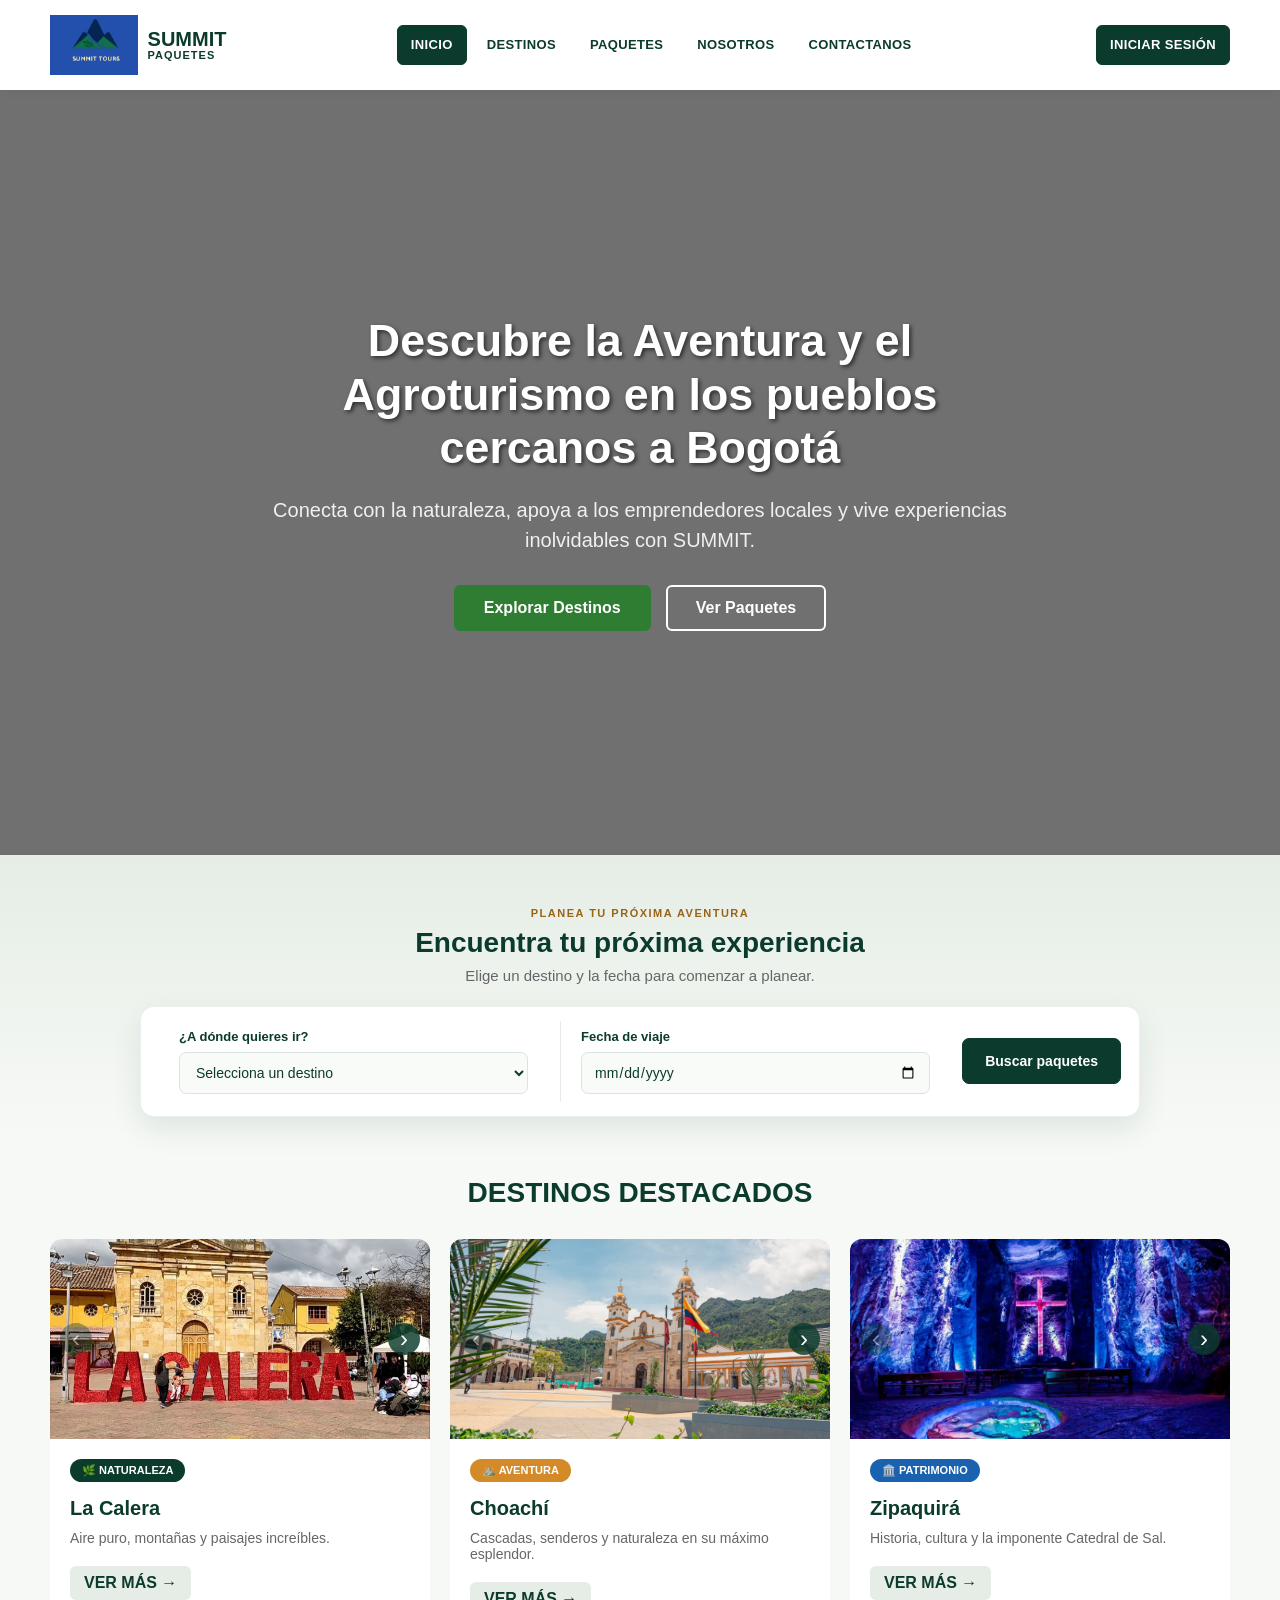
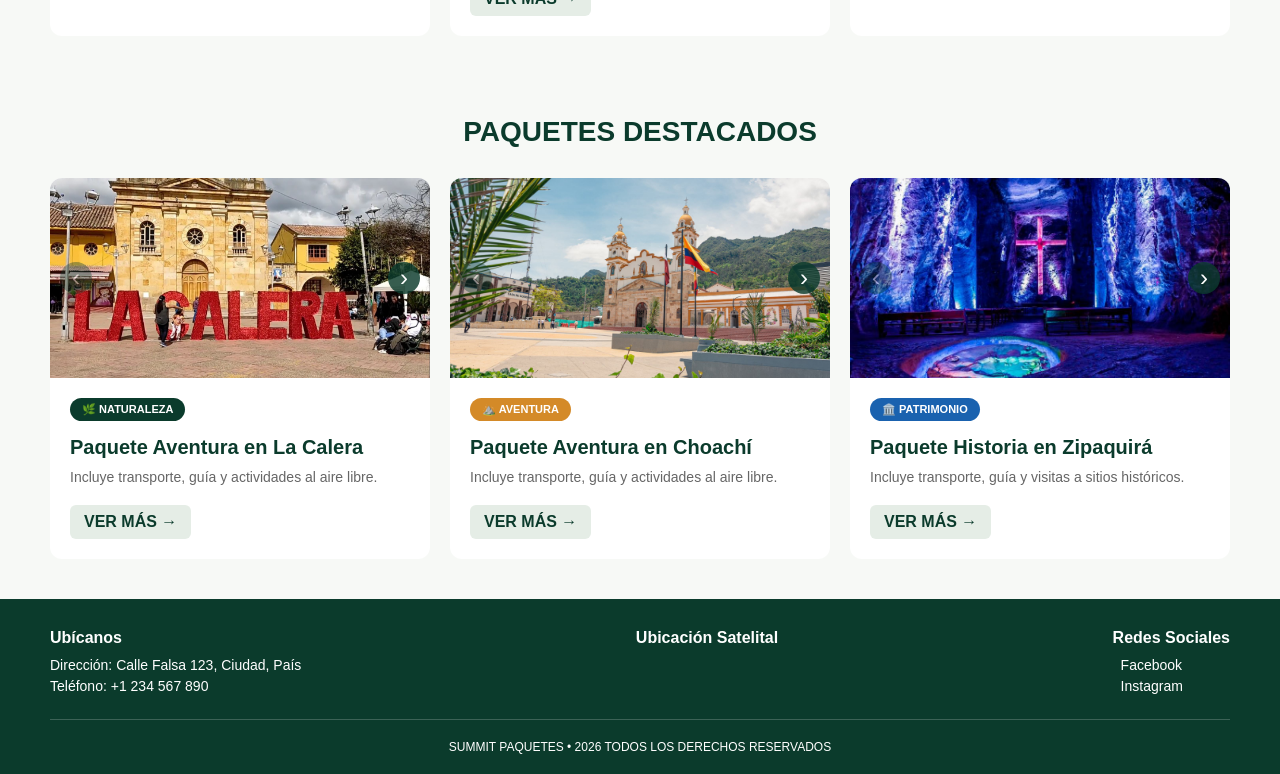
==== commit f1b43075: "Añadir flujos de reserva y autenticación de demostración Esta confirmación (*commit*) renueva el est" ====
--- a/index.html
+++ b/index.html
@@ -55,12 +55,18 @@
   <form id="searchForm" class="search-bar">
     <div class="search-item">
       <label for="searchDestination" class="search-label">¿A dónde quieres ir?</label>
-      <input type="text" id="searchDestination" class="search-input" placeholder="Ej: La Calera, Guatavita..." required>
+      <select id="searchDestination" class="search-input" required>
+        <option value="">Selecciona un destino</option>
+        <option value="calera">La Calera</option>
+        <option value="choachi">Choachí</option>
+        <option value="zipaquira">Zipaquirá</option>
+      </select>
     </div>
     <div class="search-item">
       <label for="searchDate" class="search-label">Fecha de viaje</label>
-      <input type="date" id="searchDate" class="search-input">
-    </div>
+      <input type="date" id="searchDate" class="search-input" required>
+    </div>
+    <button type="submit" class="search-submit">Buscar paquetes</button>
   </form>
 </section>
 
@@ -212,6 +218,7 @@
     </div>
   </footer>
 
+  <script src="js/index.js" defer></script>
   <script src="js/card-slider.js" defer></script>
 </body>
 </html>
--- a/css/style.css
+++ b/css/style.css
@@ -171,16 +171,20 @@
 }
 
 .buttons .button {
-  display:flex;
+  display: flex;
   align-items:center;
-  height: 100%;
-  color: #fff;
-  padding: 5px 10px;
-  background: linear-gradient(90deg, #0b3b2c, #198d1f);
-  border-radius: 30px;
-  font-size: 17px;
-  font-weight: 400;
+  justify-content: center;
+  min-height: 40px;
+  color: var(--primary-color);
+  padding: 9px 13px;
+  border: 1px solid transparent;
+  border-radius: 6px;
+  background: transparent;
+  font-size: 13px;
+  font-weight: 700;
+  letter-spacing: 0.35px;
   text-decoration: none;
+  transition: color 0.2s ease, background-color 0.2s ease, border-color 0.2s ease, box-shadow 0.2s ease;
 }
 
 .logo {
@@ -192,8 +196,8 @@
 
 .header-logo-img {
   width: auto;
-  max-width: 56px;
-  max-height: 40px;
+  max-width: 200px;
+  max-height: 60px;
   object-fit: contain;
   flex-shrink: 0;
 }
@@ -228,27 +232,36 @@
   align-items: center;
   justify-content: center;
   list-style: none;
-  gap: 20px;
+  gap: 6px;
   flex-wrap: wrap;
 }
 
 .main-nav a {
   text-decoration: none;
-  color: #444444;
-  font-size: 14px;
-  font-weight: bold;
-  transition: color 0.2s ease;
+  color: var(--primary-color);
+  font-size: 13px;
+  font-weight: 700;
 }
 
 .main-nav a:hover,
 .main-nav a:focus {
   color: var(--primary-color);
+  background-color: var(--bg-light);
+  border-color: #d4e0d6;
+  outline: none;
 }
 
 .main-nav a.active {
-  color: var(--primary-color);
-  background: var(--secondary-color);
-  font-weight: bold;
+  color: var(--bg-white);
+  background: var(--primary-color);
+  border-color: var(--primary-color);
+}
+
+.main-nav a.active:hover,
+.main-nav a.active:focus {
+  color: var(--bg-white);
+  background: #164d3a;
+  border-color: #164d3a;
 }
 
 .header-action {
@@ -256,6 +269,21 @@
   align-items: center;
   justify-content: center;
   flex-shrink: 0;
+}
+
+.header-action .button {
+  color: var(--bg-white);
+  border-color: var(--primary-color);
+  background: var(--primary-color);
+}
+
+.header-action .button:hover,
+.header-action .button:focus {
+  color: var(--primary-color);
+  border-color: var(--primary-color);
+  background: var(--bg-white);
+  box-shadow: 0 3px 10px rgba(11, 59, 44, 0.12);
+  outline: none;
 }
 
 /* Botones genéricos */
@@ -404,6 +432,7 @@
   background-color: var(--bg-white);
   display: flex;
   align-items: center;
+  gap: 12px;
   border: 1px solid rgba(11, 59, 44, 0.08);
   border-radius: 14px;
   box-shadow: 0 12px 30px rgba(11, 59, 44, 0.1);
@@ -412,7 +441,7 @@
 
 .search-item {
   flex: 1;
-  min-width: 0;
+  min-width: 180px;
   padding: 8px 20px;
   display: flex;
   flex-direction: column;
@@ -441,6 +470,28 @@
   transition: border-color 0.2s ease, box-shadow 0.2s ease;
 }
 
+.search-submit {
+  min-height: 46px;
+  flex: 0 0 auto;
+  padding: 0 22px;
+  border: 1px solid var(--primary-color);
+  border-radius: 7px;
+  background: var(--primary-color);
+  color: var(--bg-white);
+  font-size: 14px;
+  font-weight: 700;
+  cursor: pointer;
+  transition: background-color 0.2s ease, border-color 0.2s ease, box-shadow 0.2s ease;
+}
+
+.search-submit:hover,
+.search-submit:focus-visible {
+  border-color: #164d3a;
+  background: #164d3a;
+  box-shadow: 0 3px 10px rgba(11, 59, 44, 0.18);
+  outline: none;
+}
+
 .search-input::placeholder {
   color: #888888;
 }
@@ -471,12 +522,219 @@
   }
 
   .search-item {
+    width: 100%;
+    min-width: 0;
     padding: 12px 4px;
   }
 
   .search-item + .search-item {
     border-left: 0;
     border-top: 1px solid #e5ede6;
+  }
+
+  .search-submit {
+    width: 100%;
+    margin: 6px 4px 4px;
+  }
+}
+
+/* Registro de cliente */
+.auth-card-wide {
+  max-width: 760px;
+}
+
+.form-grid {
+  display: grid;
+  grid-template-columns: repeat(2, minmax(0, 1fr));
+  column-gap: 18px;
+}
+
+#errorFechaNacimiento:not(:empty) {
+  margin-top: 7px;
+  padding: 8px 10px;
+  border-left: 3px solid #d9534f;
+  border-radius: 4px;
+  background: #fff1f0;
+  color: #a52822;
+  font-weight: 600;
+}
+
+/* Modal de reserva */
+.reserve-button {
+  border: 0;
+  cursor: pointer;
+  font-family: inherit;
+}
+
+.reservation-modal {
+  width: min(620px, calc(100% - 28px));
+  max-height: min(90vh, 760px);
+  margin: auto;
+  padding: 28px;
+  overflow-y: auto;
+  border: 0;
+  border-radius: 14px;
+  color: var(--text-dark);
+  background: var(--bg-white);
+  box-shadow: 0 18px 60px rgba(0, 0, 0, 0.28);
+}
+
+.reservation-modal::backdrop {
+  background: rgba(5, 26, 19, 0.72);
+  backdrop-filter: blur(3px);
+}
+
+.reservation-modal-header {
+  display: flex;
+  align-items: flex-start;
+  justify-content: space-between;
+  gap: 16px;
+  margin-bottom: 20px;
+}
+
+.reservation-modal-header h2,
+.reservation-confirmation h3 {
+  margin: 4px 0 8px;
+  color: var(--primary-color);
+}
+
+.reservation-modal-header p,
+.reservation-eyebrow,
+.reservation-notice {
+  color: var(--text-muted);
+}
+
+.reservation-eyebrow {
+  font-size: 11px;
+  font-weight: 700;
+  letter-spacing: 1px;
+}
+
+.modal-close {
+  width: 36px;
+  height: 36px;
+  flex: 0 0 auto;
+  border: 0;
+  border-radius: 50%;
+  background: var(--bg-light);
+  color: var(--primary-color);
+  cursor: pointer;
+  font-size: 25px;
+  line-height: 1;
+}
+
+.traveller-fieldset {
+  margin: 4px 0 16px;
+  padding: 16px;
+  border: 1px solid #d9e2dc;
+  border-radius: 8px;
+}
+
+.traveller-fieldset legend {
+  padding: 0 7px;
+  color: var(--primary-color);
+  font-size: 14px;
+  font-weight: 700;
+}
+
+.traveller-grid {
+  display: grid;
+  grid-template-columns: repeat(3, minmax(0, 1fr));
+  gap: 12px;
+}
+
+.traveller-grid .form-group {
+  margin-bottom: 0;
+}
+
+.reservation-total {
+  display: flex;
+  align-items: center;
+  justify-content: space-between;
+  gap: 12px;
+  margin: 16px 0;
+  padding: 15px;
+  border-radius: 8px;
+  background: var(--bg-light);
+}
+
+.reservation-total strong {
+  color: var(--primary-color);
+  font-size: 20px;
+}
+
+.reservation-notice {
+  margin: -5px 0 12px;
+  font-size: 12px;
+}
+
+.reservation-submit {
+  width: 100%;
+  border: 0;
+  cursor: pointer;
+}
+
+.reservation-confirmation {
+  text-align: center;
+}
+
+.confirmation-icon {
+  display: grid;
+  width: 54px;
+  height: 54px;
+  margin: 0 auto 12px;
+  place-items: center;
+  border-radius: 50%;
+  background: var(--bg-light);
+  color: var(--primary-color);
+  font-size: 30px;
+  font-weight: 700;
+}
+
+.reservation-ticket {
+  margin: 18px 0;
+  padding: 16px;
+  border: 1px dashed var(--secondary-color);
+  border-radius: 8px;
+  background: #fffaf2;
+  color: var(--text-dark);
+  font-size: 14px;
+  line-height: 1.8;
+  text-align: left;
+  white-space: pre-line;
+}
+
+.reservation-confirmation .btn2 {
+  margin: 4px;
+}
+
+.reservation-amount {
+  color: var(--primary-color);
+  white-space: nowrap;
+}
+
+.dashboard-empty {
+  padding: 12px 0;
+  color: var(--text-muted);
+}
+
+@media (max-width: 600px) {
+  .auth-card-wide {
+    padding: 24px 18px;
+  }
+
+  .form-grid,
+  .traveller-grid {
+    grid-template-columns: 1fr;
+    gap: 0;
+  }
+
+  .reservation-modal {
+    padding: 20px;
+  }
+
+  .reservation-total strong {
+    font-size: 17px;
   }
 }
 
@@ -723,6 +981,14 @@
   color: var(--text-dark);
 }
 
+.form-hint {
+  display: block;
+  margin-top: 5px;
+  color: var(--text-muted);
+  font-size: 12px;
+  line-height: 1.4;
+}
+
 .form-group input,
 .form-group select {
   width: 100%;
